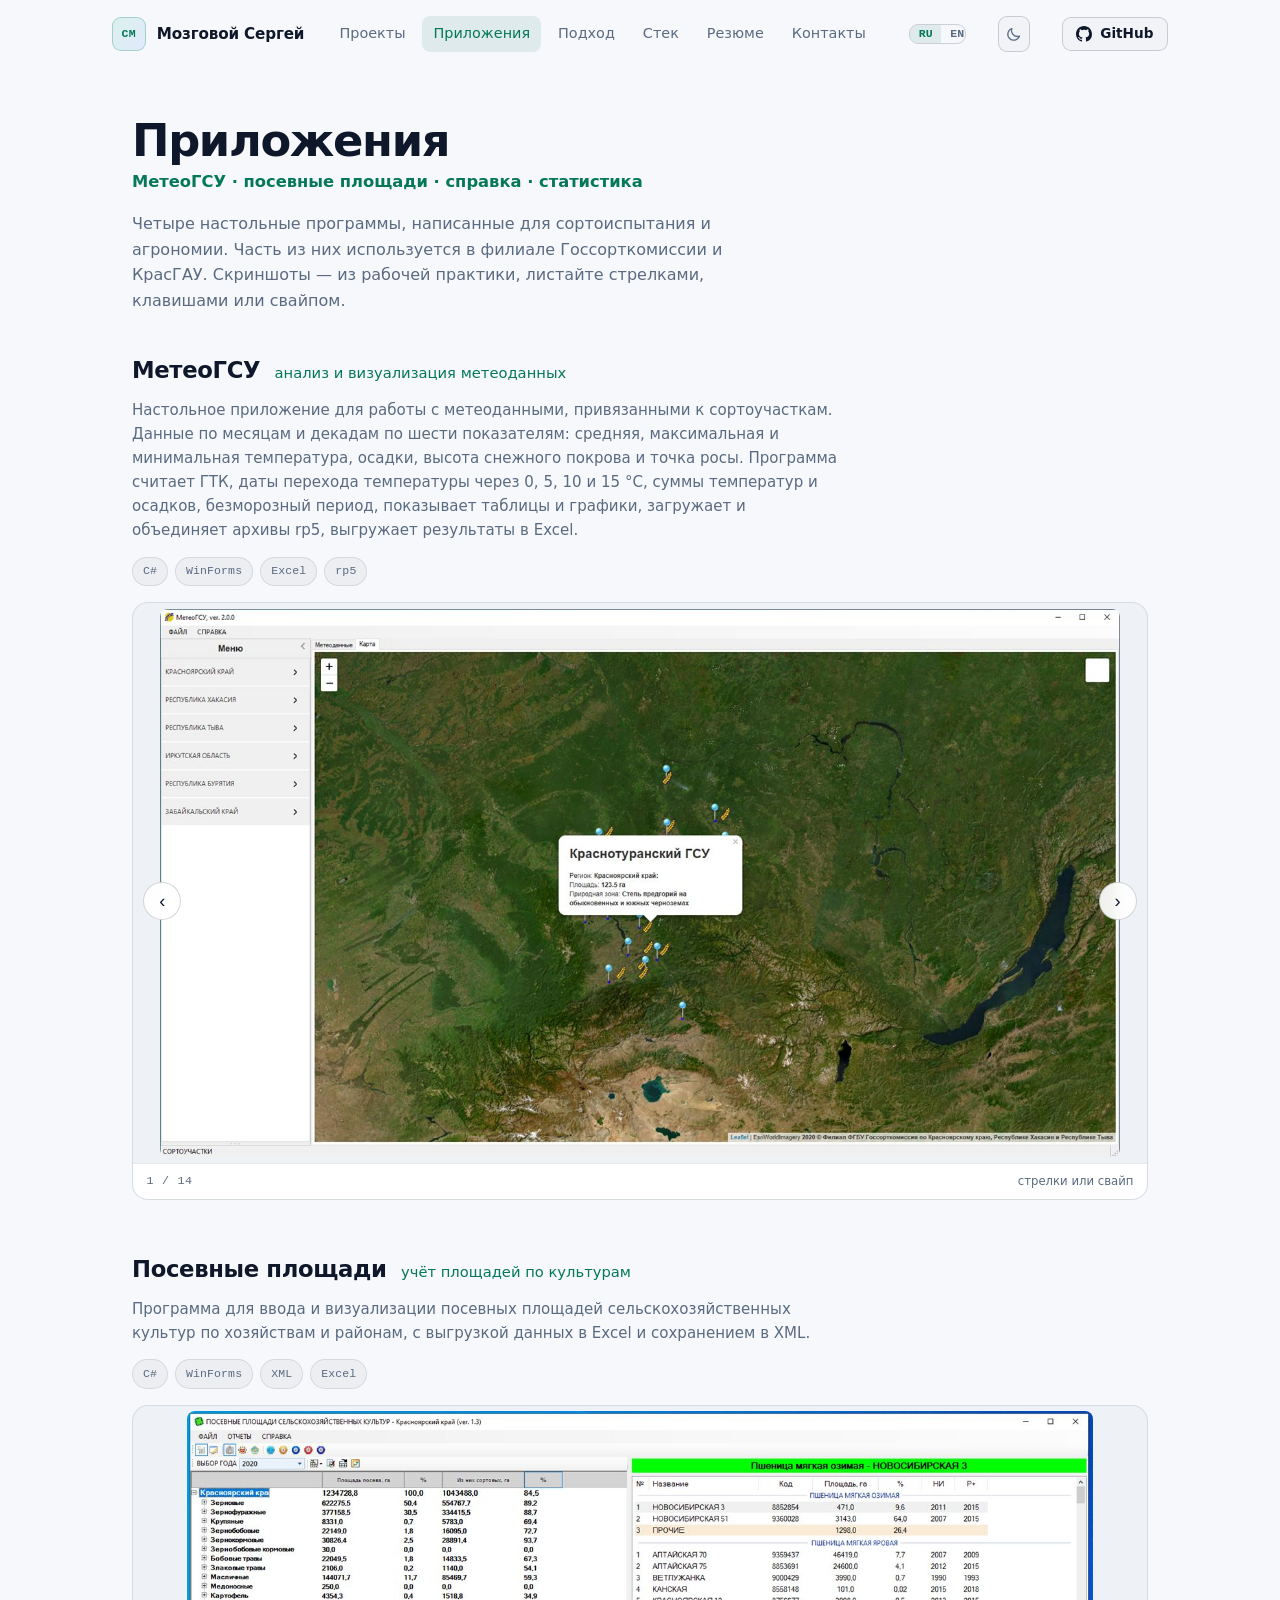
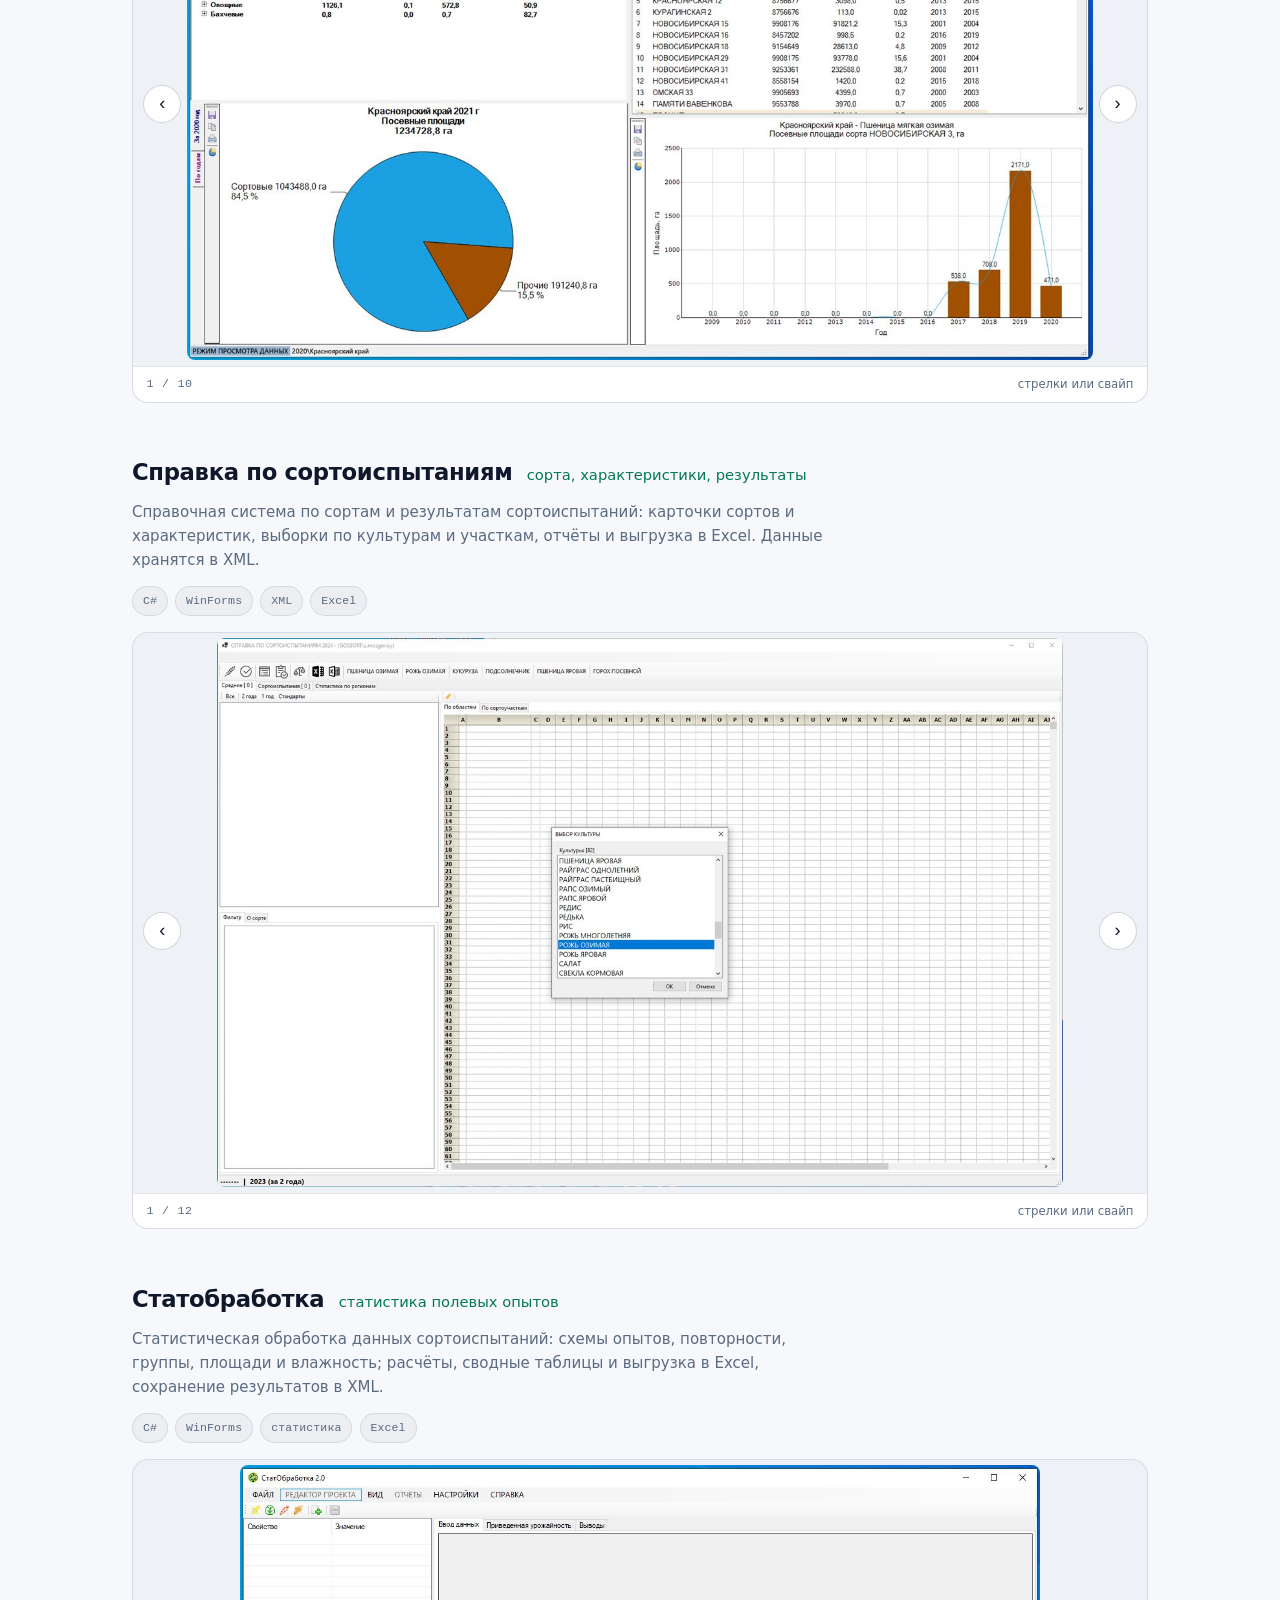
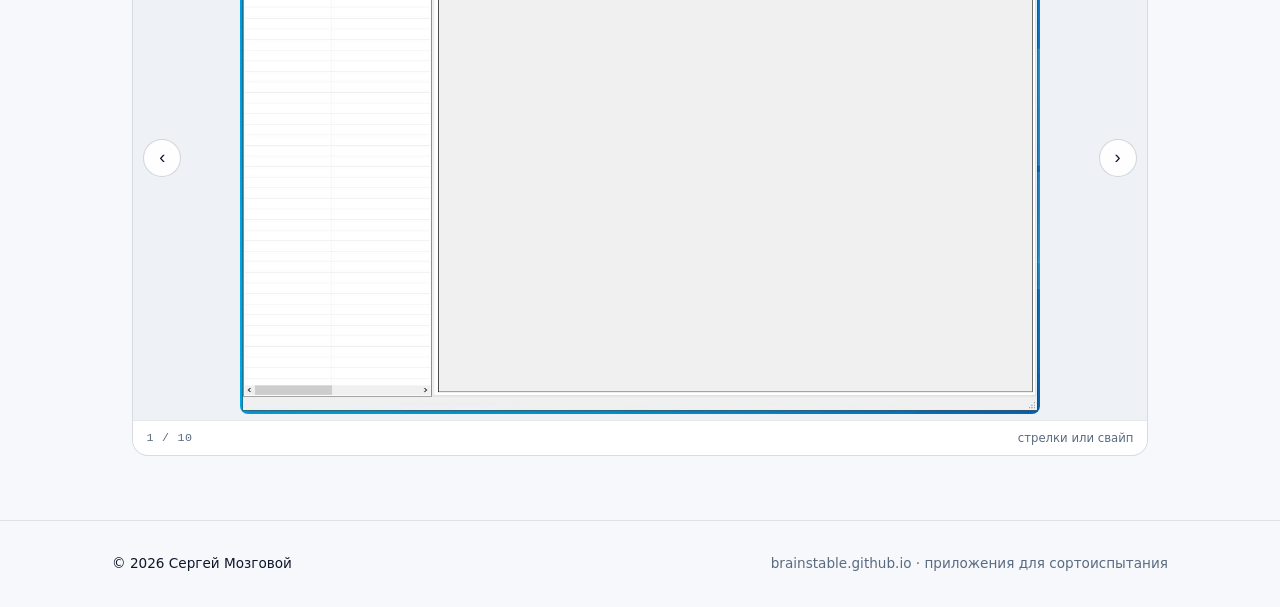
==== apps/index.html @ 5f29f990 "feat: страница приложений с каруселями скриншотов, portfolio убран с сайта" ====
<!doctype html>
<html lang="ru">
<head>
<meta charset="utf-8">
<meta name="viewport" content="width=device-width, initial-scale=1">
<title>Приложения — МетеоГСУ, посевные площади, справка, статистика · Сергей Мозговой</title>
<meta name="description" content="Четыре внутренние программы для сортоиспытания: анализ метеоданных, посевные площади, справка по сортоиспытаниям и статистическая обработка. Скриншоты и описание.">
<meta name="author" content="Сергей Мозговой">
<meta name="theme-color" content="#f6f8fb">
<script>
  (function () {
    document.documentElement.classList.add('js');
    try {
      var param = null;
      try {
        param = new URLSearchParams(window.location.search).get('theme');
      } catch (e) { /* старые браузеры */ }

      var saved = localStorage.getItem('theme');
      var theme = (param === 'light' || param === 'dark') ? param
        : (saved === 'light' || saved === 'dark') ? saved
        : 'light';

      document.documentElement.dataset.theme = theme;
    } catch (e) {
      document.documentElement.dataset.theme = 'light';
    }
  })();
</script>
<link rel="canonical" href="https://brainstable.github.io/apps/">
<link rel="alternate" hreflang="ru" href="https://brainstable.github.io/apps/">
<link rel="alternate" hreflang="en" href="https://brainstable.github.io/en/apps/">
<link rel="alternate" hreflang="x-default" href="https://brainstable.github.io/apps/">
<meta property="og:type" content="website">
<meta property="og:locale" content="ru_RU">
<meta property="og:title" content="Приложения — МетеоГСУ и другие программы">
<meta property="og:description" content="Четыре внутренние программы для сортоиспытания: метеоданные, площади, справка, статистика.">
<meta property="og:url" content="https://brainstable.github.io/apps/">
<meta property="og:image" content="https://brainstable.github.io/assets/og.png">
<meta name="twitter:card" content="summary_large_image">
<link rel="icon" href="../assets/favicon.svg" type="image/svg+xml">
<link rel="stylesheet" href="../assets/css/style.css">
<script src="../assets/js/main.js" defer></script>
</head>
<body>
<a class="skip-link" href="#main">Перейти к содержанию</a>

<header class="header" id="header">
  <div class="wrap header__inner">
    <a class="brand" href="../" aria-label="На главную">
      <span class="brand__mark" aria-hidden="true">СМ</span>
      <span class="brand__name">Мозговой Сергей</span>
    </a>

    <nav class="nav" aria-label="Разделы">
      <a class="nav__link" href="../#projects">Проекты</a>
      <a class="nav__link is-active" href="./" aria-current="page">Приложения</a>
      <a class="nav__link" href="../#approach">Подход</a>
      <a class="nav__link" href="../#stack">Стек</a>
      <a class="nav__link" href="../resume/">Резюме</a>
      <a class="nav__link" href="../#contacts">Контакты</a>
    </nav>

    <div class="lang" aria-label="Язык">
      <span class="lang__link is-active" aria-current="true">RU</span>
      <a class="lang__link" href="../en/apps/" hreflang="en" lang="en">EN</a>
    </div>

    <button class="theme-toggle" id="themeToggle" type="button" aria-label="Включить светлую тему" aria-pressed="false" title="Светлая тема">
      <svg class="icon icon--sun" viewBox="0 0 24 24" fill="none" stroke="currentColor" stroke-width="1.8" stroke-linecap="round" aria-hidden="true"><circle cx="12" cy="12" r="4.2"/><path d="M12 2.4v2.2M12 19.4v2.2M21.6 12h-2.2M4.6 12H2.4M18.8 5.2l-1.6 1.6M6.8 17.2l-1.6 1.6M18.8 18.8l-1.6-1.6M6.8 6.8L5.2 5.2"/></svg>
      <svg class="icon icon--moon" viewBox="0 0 24 24" fill="none" stroke="currentColor" stroke-width="1.8" stroke-linecap="round" stroke-linejoin="round" aria-hidden="true"><path d="M20.5 14.3A8.5 8.5 0 0 1 9.7 3.5a8.5 8.5 0 1 0 10.8 10.8Z"/></svg>
    </button>

    <a class="btn btn--ghost btn--sm header__gh" href="https://github.com/brainstable" target="_blank" rel="noopener">
      <svg width="16" height="16" viewBox="0 0 16 16" aria-hidden="true" fill="currentColor"><path d="M8 0C3.58 0 0 3.58 0 8c0 3.54 2.29 6.53 5.47 7.59.4.07.55-.17.55-.38 0-.19-.01-.82-.01-1.49-2.01.37-2.53-.49-2.69-.94-.09-.23-.48-.94-.82-1.13-.28-.15-.68-.52-.01-.53.63-.01 1.08.58 1.23.82.72 1.21 1.87.87 2.33.66.07-.52.28-.87.51-1.07-1.78-.2-3.64-.89-3.64-3.95 0-.87.31-1.59.82-2.15-.08-.2-.36-1.02.08-2.12 0 0 .67-.21 2.2.82a7.4 7.4 0 0 1 2-.27c.68 0 1.36.09 2 .27 1.53-1.04 2.2-.82 2.2-.82.44 1.1.16 1.92.08 2.12.51.56.82 1.27.82 2.15 0 3.07-1.87 3.75-3.65 3.95.29.25.54.73.54 1.48 0 1.07-.01 1.93-.01 2.2 0 .21.15.46.55.38A8.01 8.01 0 0 0 16 8c0-4.42-3.58-8-8-8Z"/></svg>
      GitHub
    </a>
  </div>
</header>

<main id="main">
  <div class="apps">
    <h1 class="cv__name">Приложения</h1>
    <p class="cv__role">МетеоГСУ · посевные площади · справка · статистика</p>
    <p class="apps__lead">
      Четыре настольные программы, написанные для сортоиспытания и агрономии. Часть из них
      используется в филиале Госсорткомиссии и КрасГАУ. Скриншоты — из рабочей практики,
      листайте стрелками, клавишами или свайпом.
    </p>

    <section class="app">
      <div class="app__head">
        <h2 class="app__title">МетеоГСУ</h2>
        <span class="app__sub">анализ и визуализация метеоданных</span>
      </div>
      <p class="app__text">
        Настольное приложение для работы с метеоданными, привязанными к сортоучасткам.
        Данные по месяцам и декадам по шести показателям: средняя, максимальная и минимальная
        температура, осадки, высота снежного покрова и точка росы. Программа считает ГТК,
        даты перехода температуры через 0, 5, 10 и 15 °C, суммы температур и осадков,
        безморозный период, показывает таблицы и графики, загружает и объединяет архивы rp5,
        выгружает результаты в Excel.
      </p>
      <ul class="chips">
        <li class="chip">C#</li><li class="chip">WinForms</li><li class="chip">Excel</li><li class="chip">rp5</li>
      </ul>
      <div class="carousel" data-carousel aria-roledescription="карусель" aria-label="Скриншоты МетеоГСУ">
        <div class="carousel__viewport" tabindex="0" aria-live="polite">
                      <div class="carousel__item"><img src="img/meteo/01.jpg" alt="МетеоГСУ — экран 1" loading="eager" decoding="async"></div>
            <div class="carousel__item"><img src="img/meteo/02.jpg" alt="МетеоГСУ — экран 2" loading="lazy" decoding="async"></div>
            <div class="carousel__item"><img src="img/meteo/03.jpg" alt="МетеоГСУ — экран 3" loading="lazy" decoding="async"></div>
            <div class="carousel__item"><img src="img/meteo/04.jpg" alt="МетеоГСУ — экран 4" loading="lazy" decoding="async"></div>
            <div class="carousel__item"><img src="img/meteo/05.jpg" alt="МетеоГСУ — экран 5" loading="lazy" decoding="async"></div>
            <div class="carousel__item"><img src="img/meteo/06.jpg" alt="МетеоГСУ — экран 6" loading="lazy" decoding="async"></div>
            <div class="carousel__item"><img src="img/meteo/07.jpg" alt="МетеоГСУ — экран 7" loading="lazy" decoding="async"></div>
            <div class="carousel__item"><img src="img/meteo/08.jpg" alt="МетеоГСУ — экран 8" loading="lazy" decoding="async"></div>
            <div class="carousel__item"><img src="img/meteo/09.jpg" alt="МетеоГСУ — экран 9" loading="lazy" decoding="async"></div>
            <div class="carousel__item"><img src="img/meteo/10.jpg" alt="МетеоГСУ — экран 10" loading="lazy" decoding="async"></div>
            <div class="carousel__item"><img src="img/meteo/11.jpg" alt="МетеоГСУ — экран 11" loading="lazy" decoding="async"></div>
            <div class="carousel__item"><img src="img/meteo/12.jpg" alt="МетеоГСУ — экран 12" loading="lazy" decoding="async"></div>
            <div class="carousel__item"><img src="img/meteo/13.jpg" alt="МетеоГСУ — экран 13" loading="lazy" decoding="async"></div>
            <div class="carousel__item"><img src="img/meteo/14.jpg" alt="МетеоГСУ — экран 14" loading="lazy" decoding="async"></div>
        </div>
        <button class="carousel__btn carousel__btn--prev" type="button" aria-label="Предыдущий скриншот">‹</button>
        <button class="carousel__btn carousel__btn--next" type="button" aria-label="Следующий скриншот">›</button>
        <div class="carousel__bar">
          <span class="carousel__count">1 / 14</span>
          <span class="carousel__hint">стрелки или свайп</span>
        </div>
      </div>
    </section>

    <section class="app">
      <div class="app__head">
        <h2 class="app__title">Посевные площади</h2>
        <span class="app__sub">учёт площадей по культурам</span>
      </div>
      <p class="app__text">
        Программа для ввода и визуализации посевных площадей сельскохозяйственных культур
        по хозяйствам и районам, с выгрузкой данных в Excel и сохранением в XML.
      </p>
      <ul class="chips">
        <li class="chip">C#</li><li class="chip">WinForms</li><li class="chip">XML</li><li class="chip">Excel</li>
      </ul>
      <div class="carousel" data-carousel aria-roledescription="карусель" aria-label="Скриншоты программы «Посевные площади»">
        <div class="carousel__viewport" tabindex="0" aria-live="polite">
                      <div class="carousel__item"><img src="img/plots/01.jpg" alt="Посевные площади — экран 1" loading="eager" decoding="async"></div>
            <div class="carousel__item"><img src="img/plots/02.jpg" alt="Посевные площади — экран 2" loading="lazy" decoding="async"></div>
            <div class="carousel__item"><img src="img/plots/03.jpg" alt="Посевные площади — экран 3" loading="lazy" decoding="async"></div>
            <div class="carousel__item"><img src="img/plots/04.jpg" alt="Посевные площади — экран 4" loading="lazy" decoding="async"></div>
            <div class="carousel__item"><img src="img/plots/05.jpg" alt="Посевные площади — экран 5" loading="lazy" decoding="async"></div>
            <div class="carousel__item"><img src="img/plots/06.jpg" alt="Посевные площади — экран 6" loading="lazy" decoding="async"></div>
            <div class="carousel__item"><img src="img/plots/07.jpg" alt="Посевные площади — экран 7" loading="lazy" decoding="async"></div>
            <div class="carousel__item"><img src="img/plots/08.jpg" alt="Посевные площади — экран 8" loading="lazy" decoding="async"></div>
            <div class="carousel__item"><img src="img/plots/09.jpg" alt="Посевные площади — экран 9" loading="lazy" decoding="async"></div>
            <div class="carousel__item"><img src="img/plots/10.jpg" alt="Посевные площади — экран 10" loading="lazy" decoding="async"></div>
        </div>
        <button class="carousel__btn carousel__btn--prev" type="button" aria-label="Предыдущий скриншот">‹</button>
        <button class="carousel__btn carousel__btn--next" type="button" aria-label="Следующий скриншот">›</button>
        <div class="carousel__bar">
          <span class="carousel__count">1 / 10</span>
          <span class="carousel__hint">стрелки или свайп</span>
        </div>
      </div>
    </section>

    <section class="app">
      <div class="app__head">
        <h2 class="app__title">Справка по сортоиспытаниям</h2>
        <span class="app__sub">сорта, характеристики, результаты</span>
      </div>
      <p class="app__text">
        Справочная система по сортам и результатам сортоиспытаний: карточки сортов
        и характеристик, выборки по культурам и участкам, отчёты и выгрузка в Excel.
        Данные хранятся в XML.
      </p>
      <ul class="chips">
        <li class="chip">C#</li><li class="chip">WinForms</li><li class="chip">XML</li><li class="chip">Excel</li>
      </ul>
      <div class="carousel" data-carousel aria-roledescription="карусель" aria-label="Скриншоты «Справки по сортоиспытаниям»">
        <div class="carousel__viewport" tabindex="0" aria-live="polite">
                      <div class="carousel__item"><img src="img/reference/01.jpg" alt="Справка по сортоиспытаниям — экран 1" loading="eager" decoding="async"></div>
            <div class="carousel__item"><img src="img/reference/02.jpg" alt="Справка по сортоиспытаниям — экран 2" loading="lazy" decoding="async"></div>
            <div class="carousel__item"><img src="img/reference/03.jpg" alt="Справка по сортоиспытаниям — экран 3" loading="lazy" decoding="async"></div>
            <div class="carousel__item"><img src="img/reference/04.jpg" alt="Справка по сортоиспытаниям — экран 4" loading="lazy" decoding="async"></div>
            <div class="carousel__item"><img src="img/reference/05.jpg" alt="Справка по сортоиспытаниям — экран 5" loading="lazy" decoding="async"></div>
            <div class="carousel__item"><img src="img/reference/06.jpg" alt="Справка по сортоиспытаниям — экран 6" loading="lazy" decoding="async"></div>
            <div class="carousel__item"><img src="img/reference/07.jpg" alt="Справка по сортоиспытаниям — экран 7" loading="lazy" decoding="async"></div>
            <div class="carousel__item"><img src="img/reference/08.jpg" alt="Справка по сортоиспытаниям — экран 8" loading="lazy" decoding="async"></div>
            <div class="carousel__item"><img src="img/reference/09.jpg" alt="Справка по сортоиспытаниям — экран 9" loading="lazy" decoding="async"></div>
            <div class="carousel__item"><img src="img/reference/10.jpg" alt="Справка по сортоиспытаниям — экран 10" loading="lazy" decoding="async"></div>
            <div class="carousel__item"><img src="img/reference/11.jpg" alt="Справка по сортоиспытаниям — экран 11" loading="lazy" decoding="async"></div>
            <div class="carousel__item"><img src="img/reference/12.jpg" alt="Справка по сортоиспытаниям — экран 12" loading="lazy" decoding="async"></div>
        </div>
        <button class="carousel__btn carousel__btn--prev" type="button" aria-label="Предыдущий скриншот">‹</button>
        <button class="carousel__btn carousel__btn--next" type="button" aria-label="Следующий скриншот">›</button>
        <div class="carousel__bar">
          <span class="carousel__count">1 / 12</span>
          <span class="carousel__hint">стрелки или свайп</span>
        </div>
      </div>
    </section>

    <section class="app">
      <div class="app__head">
        <h2 class="app__title">Статобработка</h2>
        <span class="app__sub">статистика полевых опытов</span>
      </div>
      <p class="app__text">
        Статистическая обработка данных сортоиспытаний: схемы опытов, повторности, группы,
        площади и влажность; расчёты, сводные таблицы и выгрузка в Excel, сохранение
        результатов в XML.
      </p>
      <ul class="chips">
        <li class="chip">C#</li><li class="chip">WinForms</li><li class="chip">статистика</li><li class="chip">Excel</li>
      </ul>
      <div class="carousel" data-carousel aria-roledescription="карусель" aria-label="Скриншоты «Статобработки»">
        <div class="carousel__viewport" tabindex="0" aria-live="polite">
                      <div class="carousel__item"><img src="img/stats/01.jpg" alt="Статобработка — экран 1" loading="eager" decoding="async"></div>
            <div class="carousel__item"><img src="img/stats/02.jpg" alt="Статобработка — экран 2" loading="lazy" decoding="async"></div>
            <div class="carousel__item"><img src="img/stats/03.jpg" alt="Статобработка — экран 3" loading="lazy" decoding="async"></div>
            <div class="carousel__item"><img src="img/stats/04.jpg" alt="Статобработка — экран 4" loading="lazy" decoding="async"></div>
            <div class="carousel__item"><img src="img/stats/05.jpg" alt="Статобработка — экран 5" loading="lazy" decoding="async"></div>
            <div class="carousel__item"><img src="img/stats/06.jpg" alt="Статобработка — экран 6" loading="lazy" decoding="async"></div>
            <div class="carousel__item"><img src="img/stats/07.jpg" alt="Статобработка — экран 7" loading="lazy" decoding="async"></div>
            <div class="carousel__item"><img src="img/stats/08.jpg" alt="Статобработка — экран 8" loading="lazy" decoding="async"></div>
            <div class="carousel__item"><img src="img/stats/09.jpg" alt="Статобработка — экран 9" loading="lazy" decoding="async"></div>
            <div class="carousel__item"><img src="img/stats/10.jpg" alt="Статобработка — экран 10" loading="lazy" decoding="async"></div>
        </div>
        <button class="carousel__btn carousel__btn--prev" type="button" aria-label="Предыдущий скриншот">‹</button>
        <button class="carousel__btn carousel__btn--next" type="button" aria-label="Следующий скриншот">›</button>
        <div class="carousel__bar">
          <span class="carousel__count">1 / 10</span>
          <span class="carousel__hint">стрелки или свайп</span>
        </div>
      </div>
    </section>
  </div>
</main>

<footer class="footer">
  <div class="wrap footer__inner">
    <p class="footer__text">© <span class="js-year">2026</span> Сергей Мозговой</p>
    <p class="footer__text footer__muted"><a href="../">brainstable.github.io</a> · приложения для сортоиспытания</p>
  </div>
</footer>
</body>
</html>
---- assets/css/style.css ----
/* ==========================================================================
   brainstable.github.io — тёмная и светлая темы, без зависимостей
   ========================================================================== */

:root {
  color-scheme: dark;

  --bg: #0a0e13;
  --bg-alt: #0c1219;
  --card: #0f151d;
  --card-hi: #121a24;
  --card-2: var(--card-2);
  --line: rgba(255, 255, 255, 0.08);
  --line-hi: var(--line-hi);
  --text: #e7edf5;
  --muted: #94a3b6;

  /* акценты: текст, границы, подложки */
  --accent: #6ee7b7;
  --accent-2: #60a5fa;
  --accent-soft: var(--glow-1);
  --accent-border: rgba(110, 231, 183, 0.32);
  --accent-ink: var(--accent-ink);
  --accent-ink-2: var(--accent-ink-2);

  /* градиенты */
  --grad-a: #6ee7b7;
  --grad-b: #60a5fa;
  --rule: #7dd3fc;
  --btn-a: #6ee7b7;
  --btn-b: #60a5fa;
  --btn-fg: var(--btn-fg);

  /* поверхности и свечения */
  --chip-bg: var(--chip-bg);
  --surface-1: var(--surface-1);
  --surface-2: var(--surface-2);
  --inset-hi: var(--inset-hi);
  --float-bg: rgba(10, 16, 22, 0.86);
  --header-bg: var(--header-bg);
  --header-bg-solid: var(--header-bg-solid);
  --hero-frame-bg: var(--hero-frame-bg);
  --glow-1: var(--glow-1);
  --glow-2: var(--glow-2);

  /* тени и мелочи */
  --shadow-hero: var(--shadow-hero);
  --shadow-strong: var(--shadow-strong);
  --shadow-float: var(--shadow-float);
  --selection: var(--selection);
  --selection-fg: #ffffff;
  --scrollbar: var(--scrollbar);

  --radius: 18px;
  --radius-sm: 10px;
  --wrap: 1120px;
  --ease: cubic-bezier(0.2, 0.7, 0.2, 1);
  --font: ui-sans-serif, system-ui, -apple-system, "Segoe UI", Roboto, "Helvetica Neue", Arial, sans-serif;
  --mono: ui-monospace, SFMono-Regular, "JetBrains Mono", "Cascadia Mono", Consolas, monospace;
}

[data-theme="light"] {
  color-scheme: light;

  --bg: #f6f8fb;
  --bg-alt: #eaeff6;
  --card: #ffffff;
  --card-hi: #ffffff;
  --card-2: #eef2f7;
  --line: rgba(15, 23, 42, 0.10);
  --line-hi: rgba(15, 23, 42, 0.18);
  --text: #0f172a;
  --muted: #5a6a80;

  --accent: #047857;
  --accent-2: #1d4ed8;
  --accent-soft: rgba(4, 120, 87, 0.10);
  --accent-border: rgba(4, 120, 87, 0.26);
  --accent-ink: #065f46;
  --accent-ink-2: #1e40af;

  --grad-a: #059669;
  --grad-b: #2563eb;
  --rule: #0ea5e9;
  --btn-a: #10b981;
  --btn-b: #3b82f6;
  --btn-fg: #ffffff;

  --chip-bg: rgba(15, 23, 42, 0.04);
  --surface-1: rgba(15, 23, 42, 0.02);
  --surface-2: rgba(15, 23, 42, 0.05);
  --inset-hi: rgba(255, 255, 255, 0.75);
  --float-bg: rgba(255, 255, 255, 0.92);
  --header-bg: rgba(246, 248, 251, 0.78);
  --header-bg-solid: rgba(246, 248, 251, 0.95);
  --hero-frame-bg: linear-gradient(160deg, #ffffff, #e8eef6);
  --glow-1: rgba(16, 185, 129, 0.12);
  --glow-2: rgba(59, 130, 246, 0.12);

  --shadow-hero: 0 24px 60px rgba(15, 23, 42, 0.16);
  --shadow-strong: 0 18px 40px rgba(15, 23, 42, 0.12);
  --shadow-float: 0 8px 20px rgba(15, 23, 42, 0.12);
  --selection: rgba(5, 150, 105, 0.18);
  --selection-fg: #052e23;
  --scrollbar: #c3ccd9;
}

*,
*::before,
*::after { box-sizing: border-box; }

html {
  scroll-behavior: smooth;
  scroll-padding-top: 6rem;
  -webkit-text-size-adjust: 100%;
  background: var(--bg);
}

body {
  margin: 0;
  background: var(--bg);
  color: var(--text);
  font-family: var(--font);
  font-size: 16px;
  line-height: 1.6;
  -webkit-font-smoothing: antialiased;
  overflow-x: hidden;
  transition: background-color 0.25s var(--ease), color 0.25s var(--ease);
}

::selection { background: var(--selection); color: var(--selection-fg); }

img { max-width: 100%; height: auto; display: block; }

a { color: inherit; text-decoration: none; }

:focus-visible {
  outline: 2px solid var(--accent);
  outline-offset: 3px;
  border-radius: 4px;
}

code {
  font-family: var(--mono);
  font-size: 0.86em;
  color: var(--accent);
  background: var(--accent-soft);
  padding: 0.1em 0.35em;
  border-radius: 5px;
}

.wrap {
  width: 100%;
  max-width: var(--wrap);
  margin-inline: auto;
  padding-inline: clamp(1.15rem, 4vw, 2rem);
}

.skip-link {
  position: absolute;
  left: 1rem;
  top: -100px;
  z-index: 100;
  padding: 0.6rem 1rem;
  background: var(--accent);
  color: var(--btn-fg);
  border-radius: 8px;
  font-weight: 600;
  transition: top 0.2s var(--ease);
}
.skip-link:focus { top: 1rem; }

/* ---------------------------------------------------------------- Header */

.header {
  position: sticky;
  top: 0;
  z-index: 50;
  background: var(--header-bg);
  backdrop-filter: blur(14px);
  -webkit-backdrop-filter: blur(14px);
  border-bottom: 1px solid transparent;
  transition: border-color 0.25s var(--ease), background 0.25s var(--ease);
}
.header.is-scrolled {
  border-bottom-color: var(--line);
  background: var(--header-bg-solid);
}

.header__inner {
  display: flex;
  align-items: center;
  gap: 1.5rem;
  min-height: 4.25rem;
}

.brand {
  display: inline-flex;
  align-items: center;
  gap: 0.7rem;
  font-weight: 600;
  letter-spacing: -0.01em;
}

.brand__mark {
  display: grid;
  place-items: center;
  width: 2.1rem;
  height: 2.1rem;
  border-radius: 9px;
  background: linear-gradient(135deg, var(--glow-1), var(--glow-2));
  border: 1px solid var(--accent-border);
  color: var(--accent);
  font-family: var(--mono);
  font-size: 0.72rem;
  letter-spacing: 0.04em;
}

.brand__name { font-size: 0.95rem; white-space: nowrap; }

.nav {
  display: flex;
  gap: 0.35rem;
  margin-left: auto;
}

.nav__link {
  padding: 0.4rem 0.7rem;
  border-radius: 8px;
  font-size: 0.9rem;
  color: var(--muted);
  transition: color 0.2s var(--ease), background 0.2s var(--ease);
}
.nav__link:hover { color: var(--text); background: var(--surface-2); }
.nav__link.is-active { color: var(--accent); background: var(--accent-soft); }

.header__gh { margin-left: 0.5rem; }

/* Переключатель темы */
.theme-toggle {
  display: grid;
  place-items: center;
  width: 2.25rem;
  height: 2.25rem;
  margin-left: 0.5rem;
  padding: 0;
  border: 1px solid var(--line-hi);
  border-radius: 9px;
  background: var(--surface-1);
  color: var(--muted);
  cursor: pointer;
  transition: color 0.2s var(--ease), border-color 0.2s var(--ease), background 0.2s var(--ease);
}
.theme-toggle:hover {
  color: var(--accent);
  border-color: var(--accent-border);
  background: var(--accent-soft);
}
.theme-toggle .icon { width: 17px; height: 17px; }
[data-theme="dark"] .icon--moon { display: none; }
[data-theme="light"] .icon--sun { display: none; }

/* Переключатель языка */
.lang {
  display: inline-flex;
  align-items: stretch;
  margin-left: 0.5rem;
  border: 1px solid var(--line-hi);
  border-radius: 9px;
  overflow: hidden;
  font-family: var(--mono);
  font-size: 0.72rem;
  font-weight: 600;
}
.lang__link {
  display: inline-flex;
  align-items: center;
  padding: 0 0.55rem;
  color: var(--muted);
  transition: color 0.2s var(--ease), background 0.2s var(--ease);
}
a.lang__link:hover { color: var(--accent); background: var(--accent-soft); }
.lang__link.is-active { color: var(--accent); background: var(--accent-soft); }

/* Иллюстрации под тему */
.theme-img--light { display: none; }
[data-theme="light"] .theme-img--light { display: block; }
[data-theme="light"] .theme-img--dark { display: none; }

/* --------------------------------------------------------------- Buttons */

.btn {
  display: inline-flex;
  align-items: center;
  justify-content: center;
  gap: 0.5rem;
  padding: 0.72rem 1.25rem;
  border-radius: 11px;
  border: 1px solid transparent;
  font-weight: 600;
  font-size: 0.95rem;
  line-height: 1;
  cursor: pointer;
  transition: transform 0.2s var(--ease), box-shadow 0.2s var(--ease),
    background 0.2s var(--ease), border-color 0.2s var(--ease), color 0.2s var(--ease);
}
.btn:hover { transform: translateY(-1px); }
.btn:active { transform: translateY(0); }

.btn--primary {
  background: linear-gradient(135deg, var(--btn-a), var(--btn-b));
  color: var(--btn-fg);
  box-shadow: 0 8px 30px var(--glow-2);
}
.btn--primary:hover { box-shadow: 0 12px 34px var(--accent-border); }

.btn--ghost {
  border-color: var(--line-hi);
  color: var(--text);
  background: var(--surface-1);
}
.btn--ghost:hover { border-color: var(--accent-border); color: var(--accent); }

.btn--sm { padding: 0.5rem 0.85rem; font-size: 0.85rem; border-radius: 9px; }

/* ------------------------------------------------------------------ Hero */

.hero {
  position: relative;
  padding-block: clamp(3rem, 7vw, 6rem) clamp(2rem, 4vw, 3rem);
  overflow: hidden;
}

.hero__glow {
  position: absolute;
  inset: -20% -10% auto -10%;
  height: 60rem;
  background:
    radial-gradient(38rem 26rem at 22% 12%, var(--glow-1), transparent 62%),
    radial-gradient(34rem 24rem at 78% 6%, var(--glow-2), transparent 60%);
  pointer-events: none;
}

.hero__inner {
  position: relative;
  display: grid;
  grid-template-columns: 1.05fr 0.95fr;
  align-items: center;
  gap: clamp(2rem, 5vw, 4.5rem);
}

.eyebrow {
  display: inline-flex;
  align-items: center;
  gap: 0.55rem;
  margin: 0 0 1.1rem;
  font-family: var(--mono);
  font-size: 0.73rem;
  letter-spacing: 0.16em;
  text-transform: uppercase;
  color: var(--accent);
}

.dot {
  width: 6px;
  height: 6px;
  border-radius: 50%;
  background: var(--accent);
  box-shadow: 0 0 0 4px var(--glow-1);
}

.hero__title {
  margin: 0 0 1.2rem;
  font-size: clamp(2.7rem, 7.2vw, 4.8rem);
  line-height: 0.96;
  letter-spacing: -0.035em;
  font-weight: 700;
}

.grad {
  background: linear-gradient(100deg, var(--grad-a) 0%, var(--rule) 48%, var(--grad-b) 100%);
  -webkit-background-clip: text;
  background-clip: text;
  color: transparent;
}

.hero__lead {
  max-width: 33rem;
  margin: 0 0 1.8rem;
  font-size: clamp(1rem, 1.5vw, 1.1rem);
  color: var(--muted);
}

.hero__actions {
  display: flex;
  flex-wrap: wrap;
  gap: 0.75rem;
  margin-bottom: 1.9rem;
}

.chips {
  display: flex;
  flex-wrap: wrap;
  gap: 0.45rem;
  margin: 0;
  padding: 0;
  list-style: none;
}

.chip {
  padding: 0.28rem 0.62rem;
  border: 1px solid var(--line);
  border-radius: 999px;
  background: var(--chip-bg);
  color: var(--muted);
  font-family: var(--mono);
  font-size: 0.72rem;
  letter-spacing: 0.01em;
  white-space: nowrap;
}

.chips--hero .chip {
  border-color: var(--accent-border);
  color: var(--accent-ink);
  background: var(--accent-soft);
}

.hero__art { position: relative; }

.hero__frame {
  position: relative;
  border: 1px solid var(--line-hi);
  border-radius: 22px;
  overflow: hidden;
  background: var(--hero-frame-bg);
  box-shadow:
    var(--shadow-hero),
    inset 0 1px 0 var(--inset-hi);
  transform: perspective(1200px) rotateY(-6deg) rotateX(2deg);
  transition: transform 0.6s var(--ease);
}
.hero__frame:hover { transform: perspective(1200px) rotateY(-2deg) rotateX(1deg); }

.hero__frame img { width: 100%; aspect-ratio: 9 / 7; object-fit: cover; }

.float {
  position: absolute;
  padding: 0.35rem 0.65rem;
  border-radius: 8px;
  border: 1px solid var(--accent-border);
  background: var(--float-bg);
  color: var(--accent-ink);
  font-family: var(--mono);
  font-size: 0.72rem;
  backdrop-filter: blur(6px);
  box-shadow: var(--shadow-float);
  animation: float 7s ease-in-out infinite;
}
.float { z-index: 2; }
.float--1 { top: 11%; left: -1.1rem; }
.float--2 { bottom: 24%; right: -1.1rem; animation-delay: -2.4s; }
.float--3 { bottom: 7%; left: 8%; animation-delay: -4.2s; color: var(--accent-ink-2); border-color: var(--accent-border); }

@keyframes float {
  0%, 100% { transform: translateY(0); }
  50% { transform: translateY(-8px); }
}

/* --------------------------------------------------------------- Metrics */

.metrics {
  display: grid;
  grid-template-columns: repeat(4, 1fr);
  gap: 1rem;
  margin: 0;
  padding: clamp(1.6rem, 3vw, 2.2rem) 0 0;
  border-top: 1px solid var(--line);
}

.metric { display: flex; flex-direction: column-reverse; gap: 0.15rem; }

.metric dd {
  margin: 0;
  font-size: clamp(1.6rem, 3vw, 2.1rem);
  font-weight: 700;
  letter-spacing: -0.03em;
  line-height: 1;
  background: linear-gradient(120deg, var(--grad-a), var(--grad-b));
  -webkit-background-clip: text;
  background-clip: text;
  color: transparent;
}

.metric dt {
  font-size: 0.78rem;
  color: var(--muted);
  letter-spacing: 0.01em;
}

/* -------------------------------------------------------------- Sections */

.section { padding-block: clamp(3rem, 6vw, 5rem); }

.section--alt {
  background: var(--bg-alt);
  border-block: 1px solid var(--line);
}

.section--divided { border-top: 1px solid var(--line); }

.section__head { max-width: 46rem; margin-bottom: clamp(2rem, 4vw, 3rem); }

.section__title {
  margin: 0 0 0.7rem;
  font-size: clamp(1.8rem, 3.6vw, 2.6rem);
  line-height: 1.1;
  letter-spacing: -0.025em;
}

.section__lead { margin: 0; color: var(--muted); }
.section__lead a { color: var(--accent); text-decoration: underline; text-underline-offset: 3px; }

/* --------------------------------------------------------------- Projects */

.projects {
  display: grid;
  grid-template-columns: repeat(auto-fit, minmax(min(100%, 420px), 1fr));
  gap: clamp(1rem, 2vw, 1.5rem);
}

.card {
  display: flex;
  flex-direction: column;
  background: linear-gradient(180deg, var(--card-hi), var(--card));
  border: 1px solid var(--line);
  border-radius: var(--radius);
  overflow: hidden;
  transition: transform 0.3s var(--ease), border-color 0.3s var(--ease), box-shadow 0.3s var(--ease);
}

.card:hover {
  transform: translateY(-4px);
  border-color: var(--accent-border);
  box-shadow: var(--shadow-strong);
}

/* Карточки без превью: закрытые проекты */

.projects--closed {
  grid-template-columns: repeat(auto-fit, minmax(min(100%, 320px), 1fr));
}

.card--closed {
  background:
    radial-gradient(22rem 12rem at 0% 0%, var(--glow-2), transparent 60%),
    linear-gradient(180deg, var(--card-hi), var(--card));
}

.card--closed .card__body { padding: 1.5rem 1.4rem; }

.card--closed .chips { margin-top: auto; margin-bottom: 0; }

.card__preview {
  position: relative;
  display: block;
  aspect-ratio: 8 / 5;
  border-bottom: 1px solid var(--line);
  overflow: hidden;
  background:
    radial-gradient(18rem 10rem at 25% 20%, var(--glow-1), transparent 65%),
    radial-gradient(16rem 10rem at 80% 75%, var(--glow-2), transparent 65%),
    var(--card-2);
}
.card__preview img {
  width: 100%;
  height: 100%;
  object-fit: cover;
  transition: transform 0.6s var(--ease);
}
.card:hover .card__preview img { transform: scale(1.03); }

/* Скриншот приложения: картинка лежит фоном, поэтому при недоступности
   внешнего URL остаётся градиент, а не «битая» иконка. */
.card__preview--shot {
  background-image:
    url("../img/preview-meteogsu.jpg"),
    radial-gradient(20rem 12rem at 30% 20%, var(--glow-1), transparent 60%),
    radial-gradient(18rem 12rem at 75% 70%, var(--glow-2), transparent 60%);
  background-size: cover, cover, cover;
  background-position: center center;
  background-repeat: no-repeat;
  background-color: var(--card-2);
}

.card__shot-tag {
  position: absolute;
  left: 0.75rem;
  bottom: 0.75rem;
  padding: 0.3rem 0.6rem;
  border: 1px solid var(--line-hi);
  border-radius: 8px;
  background: var(--float-bg);
  backdrop-filter: blur(6px);
  -webkit-backdrop-filter: blur(6px);
  font-family: var(--mono);
  font-size: 0.7rem;
  color: var(--text);
}

.card__body { padding: 1.35rem 1.4rem 1.5rem; display: flex; flex-direction: column; flex: 1; }

.card__top { display: flex; align-items: center; gap: 0.6rem; }

.card__title { margin: 0; font-size: 1.12rem; letter-spacing: -0.015em; }

.card__sub {
  margin: 0.15rem 0 0.75rem;
  font-size: 0.82rem;
  color: var(--accent);
  font-family: var(--mono);
}

.card__text { margin: 0 0 1.1rem; font-size: 0.92rem; color: var(--muted); }
.card__text code { font-size: 0.85em; }

.card__body .chips { margin-bottom: 1.2rem; }

.card__link {
  margin-top: auto;
  align-self: flex-start;
  display: inline-flex;
  align-items: center;
  gap: 0.4rem;
  font-size: 0.9rem;
  font-weight: 600;
  color: var(--accent);
}
.card__link span { transition: transform 0.25s var(--ease); }
.card__link:hover span { transform: translateX(4px); }

.card__links {
  margin-top: auto;
  display: flex;
  flex-wrap: wrap;
  align-items: center;
  gap: 0.5rem 1.2rem;
}
.card__links .card__link { margin-top: 0; }
.card__link--muted { color: var(--muted); font-weight: 500; }
.card__link--muted:hover { color: var(--text); }

.card__note {
  margin: 0.55rem 0 0;
  font-size: 0.74rem;
  color: var(--muted);
  opacity: 0.85;
}

.badge {
  padding: 0.16rem 0.5rem;
  border-radius: 999px;
  font-size: 0.68rem;
  font-family: var(--mono);
  letter-spacing: 0.04em;
  text-transform: uppercase;
}
.badge--live { background: var(--accent-soft); color: var(--accent); border: 1px solid var(--accent-border); }

/* ------------------------------------------------------------------ Steps */

.steps {
  display: grid;
  grid-template-columns: repeat(auto-fit, minmax(min(100%, 260px), 1fr));
  gap: clamp(1rem, 2vw, 1.5rem);
}

.step {
  position: relative;
  padding: 1.6rem 1.5rem;
  border: 1px solid var(--line);
  border-radius: var(--radius);
  background: linear-gradient(180deg, var(--surface-1), transparent);
  overflow: hidden;
}

.step::after {
  content: "";
  position: absolute;
  inset: auto -40% -70% auto;
  width: 14rem;
  height: 14rem;
  background: radial-gradient(circle, var(--accent-soft), transparent 65%);
}

.step__num {
  display: block;
  margin-bottom: 0.6rem;
  font-family: var(--mono);
  font-size: 0.78rem;
  letter-spacing: 0.14em;
  color: rgba(110, 231, 183, 0.75);
}

.step__title { margin: 0 0 0.5rem; font-size: 1.15rem; }
.step__text { margin: 0; font-size: 0.93rem; color: var(--muted); }

/* ------------------------------------------------------------------ Stack */

.stack {
  display: grid;
  grid-template-columns: repeat(auto-fit, minmax(min(100%, 250px), 1fr));
  gap: 1.5rem 2rem;
}

.stack__title {
  margin: 0 0 0.7rem;
  font-size: 0.78rem;
  font-family: var(--mono);
  letter-spacing: 0.14em;
  text-transform: uppercase;
  color: var(--muted);
}

/* ------------------------------------------------------------------ Stats */

.gh-panel {
  display: flex;
  flex-wrap: wrap;
  align-items: center;
  justify-content: space-between;
  gap: 1.5rem 2rem;
  padding: clamp(1.4rem, 3vw, 2.1rem);
  border: 1px solid var(--line);
  border-radius: var(--radius);
  background:
    radial-gradient(30rem 14rem at 12% 0%, var(--accent-soft), transparent 62%),
    radial-gradient(26rem 14rem at 92% 110%, var(--glow-2), transparent 60%),
    linear-gradient(160deg, var(--card-hi), var(--card));
}

.gh-panel__handle {
  margin: 0 0 1.1rem;
  font-family: var(--mono);
  font-size: 0.9rem;
  color: var(--accent);
}

.gh-facts {
  display: flex;
  flex-wrap: wrap;
  gap: 1.2rem 2.4rem;
  margin: 0;
  padding: 0;
  list-style: none;
}

.gh-facts li { display: flex; flex-direction: column; gap: 0.1rem; }

.gh-facts b {
  font-size: clamp(1.5rem, 3vw, 1.9rem);
  line-height: 1;
  letter-spacing: -0.02em;
  background: linear-gradient(120deg, var(--grad-a), var(--grad-b));
  -webkit-background-clip: text;
  background-clip: text;
  color: transparent;
}

.gh-facts span { font-size: 0.78rem; color: var(--muted); }

/* --------------------------------------------------------------- Contacts */

.contacts {
  display: grid;
  grid-template-columns: repeat(auto-fit, minmax(min(100%, 240px), 1fr));
  gap: 1rem;
}

.contact {
  display: flex;
  flex-direction: column;
  gap: 0.3rem;
  padding: 1.25rem 1.35rem;
  border: 1px solid var(--line);
  border-radius: var(--radius-sm);
  background: var(--card);
  transition: border-color 0.25s var(--ease), transform 0.25s var(--ease), background 0.25s var(--ease);
}
.contact:hover {
  transform: translateY(-3px);
  border-color: var(--accent-border);
  background: var(--card-hi);
}

.contact__label {
  font-family: var(--mono);
  font-size: 0.72rem;
  letter-spacing: 0.14em;
  text-transform: uppercase;
  color: var(--accent);
}
.contact__value { font-size: 0.95rem; color: var(--text); word-break: break-word; }

/* ---------------------------------------------------------------- Resume */

.cv {
  max-width: 1080px;
  margin-inline: auto;
  padding: clamp(2rem, 4vw, 3rem) clamp(1.15rem, 4vw, 2rem) clamp(2.5rem, 6vw, 4rem);
}

.cv__name {
  margin: 0 0 0.3rem;
  font-size: clamp(2rem, 4vw, 2.8rem);
  line-height: 1.05;
  letter-spacing: -0.03em;
}

.cv__role {
  margin: 0 0 1rem;
  color: var(--accent);
  font-weight: 600;
  font-size: 1.02rem;
}

.cv__meta {
  display: flex;
  flex-wrap: wrap;
  gap: 0.35rem 1.1rem;
  margin: 0 0 1.5rem;
  padding: 0;
  list-style: none;
  color: var(--muted);
  font-size: 0.9rem;
}

.cv__meta li { position: relative; }
.cv__meta li + li::before {
  content: "";
  position: absolute;
  left: -0.62rem;
  top: 50%;
  width: 3px;
  height: 3px;
  border-radius: 50%;
  background: var(--line-hi);
  transform: translateY(-50%);
}

.cv__actions {
  display: flex;
  flex-wrap: wrap;
  gap: 0.6rem;
  margin-bottom: clamp(1.6rem, 3vw, 2.2rem);
}

.cv__grid {
  display: grid;
  grid-template-columns: minmax(0, 1.6fr) minmax(0, 1fr);
  gap: clamp(1.5rem, 3vw, 2.6rem);
  align-items: start;
  padding-top: clamp(1.4rem, 3vw, 2rem);
  border-top: 1px solid var(--line);
}

.cv-block { margin-bottom: 2rem; }
.cv-block:last-child { margin-bottom: 0; }

.cv-block__title {
  margin: 0 0 0.9rem;
  padding-bottom: 0.45rem;
  border-bottom: 1px solid var(--line);
  font-family: var(--mono);
  font-size: 0.74rem;
  font-weight: 600;
  letter-spacing: 0.14em;
  text-transform: uppercase;
  color: var(--muted);
}

.cv-role { margin-bottom: 1.45rem; }
.cv-role:last-child { margin-bottom: 0; }

.cv-role__head {
  display: flex;
  flex-wrap: wrap;
  align-items: baseline;
  justify-content: space-between;
  gap: 0.2rem 0.9rem;
}

.cv-role__title { margin: 0; font-size: 1.02rem; letter-spacing: -0.01em; }

.cv-role__period {
  font-family: var(--mono);
  font-size: 0.75rem;
  color: var(--muted);
  white-space: nowrap;
}

.cv-role__company { margin: 0.15rem 0 0.55rem; color: var(--accent); font-size: 0.9rem; }

.cv-list {
  margin: 0;
  padding-left: 1.05rem;
  color: var(--muted);
  font-size: 0.92rem;
}
.cv-list li { margin-bottom: 0.32rem; }
.cv-list li:last-child { margin-bottom: 0; }
.cv-list--tight { font-size: 0.88rem; }

.cv-tags {
  display: flex;
  flex-wrap: wrap;
  gap: 0.35rem;
  margin: 0;
  padding: 0;
  list-style: none;
}

.cv-fact {
  display: flex;
  justify-content: space-between;
  gap: 0.75rem;
  padding: 0.4rem 0;
  border-bottom: 1px dashed var(--line);
  font-size: 0.89rem;
}
.cv-fact:last-child { border-bottom: 0; }
.cv-fact span:last-child { color: var(--muted); text-align: right; }

.cv-links { display: flex; flex-direction: column; gap: 0.35rem; font-size: 0.9rem; }
.cv-links a { color: var(--accent); }
.cv-links a:hover { text-decoration: underline; text-underline-offset: 3px; }

@media (max-width: 860px) {
  .cv__grid { grid-template-columns: 1fr; }
}

/* Печать и PDF: белый лист, без интерфейса */
@media print {
  :root,
  [data-theme="light"],
  [data-theme="dark"] {
    --bg: #ffffff;
    --bg-alt: #ffffff;
    --card: #ffffff;
    --card-hi: #ffffff;
    --card-2: #ffffff;
    --text: #111418;
    --muted: #444b55;
    --line: #d7dce3;
    --line-hi: #c3c9d2;
    --accent: #0b5f46;
    --accent-2: #1a3f8f;
  }

  @page { margin: 12mm 14mm; }

  html, body { background: #ffffff; }
  body { font-size: 9.6pt; line-height: 1.45; }

  .header,
  .footer,
  .skip-link,
  .cv__actions,
  .lang,
  .theme-toggle { display: none !important; }

  .cv { max-width: none; padding: 0; }
  .cv__name { font-size: 20pt; margin-bottom: 0.15rem; }
  .cv__role { font-size: 10.4pt; margin-bottom: 0.55rem; }
  .cv__meta { font-size: 8.4pt; margin-bottom: 0.7rem; gap: 0.2rem 0.9rem; }

  .cv__grid { display: block; padding-top: 0.4rem; }
  .cv-block { margin-bottom: 1.05rem; break-inside: avoid; page-break-inside: avoid; }
  .cv-block__title { margin-bottom: 0.45rem; padding-bottom: 0.25rem; font-size: 0.64rem; }
  .cv-role { margin-bottom: 0.8rem; break-inside: avoid; page-break-inside: avoid; }
  .cv-role__title { font-size: 0.95rem; }
  .cv-role__company { margin: 0.1rem 0 0.28rem; font-size: 0.83rem; }
  .cv-role__period { font-size: 0.66rem; }
  .cv-list { font-size: 8.6pt; padding-left: 0.95rem; }
  .cv-list li { margin-bottom: 0.12rem; }
  .cv-tags { gap: 0.18rem; }
  .cv-tags .chip { font-size: 0.58rem; padding: 0.16rem 0.38rem; }
  .cv-fact { padding: 0.25rem 0; font-size: 0.8rem; }

  a { color: #111418; text-decoration: none; }
}

/* --------------------------------------------------------- Apps / carousel */

.apps {
  max-width: 1080px;
  margin-inline: auto;
  padding: clamp(2rem, 4vw, 3rem) clamp(1.15rem, 4vw, 2rem) clamp(2.5rem, 6vw, 4rem);
}

.apps__lead { max-width: 62ch; color: var(--muted); margin: 0 0 clamp(1.6rem, 3vw, 2.4rem); }

.app { margin-bottom: clamp(2.2rem, 4vw, 3.2rem); }
.app:last-child { margin-bottom: 0; }

.app__head {
  display: flex;
  flex-wrap: wrap;
  align-items: baseline;
  gap: 0.3rem 0.9rem;
  margin-bottom: 0.15rem;
}

.app__title { margin: 0; font-size: clamp(1.15rem, 2vw, 1.42rem); letter-spacing: -0.015em; }

.app__sub { margin: 0 0 0.7rem; color: var(--accent); font-size: 0.92rem; }

.app__text { max-width: 74ch; margin: 0 0 0.9rem; color: var(--muted); font-size: 0.94rem; }

.app .chips { margin-bottom: 1rem; }

.carousel {
  position: relative;
  border: 1px solid var(--line);
  border-radius: 16px;
  overflow: hidden;
  background: var(--card-2);
}

.carousel__viewport {
  display: flex;
  overflow-x: auto;
  scroll-snap-type: x mandatory;
  scroll-behavior: smooth;
  scrollbar-width: none;
}
.carousel__viewport::-webkit-scrollbar { display: none; }

.carousel__item {
  flex: 0 0 100%;
  scroll-snap-align: center;
  display: flex;
  align-items: center;
  justify-content: center;
  height: clamp(200px, 56vw, 560px);
  padding: 0.35rem;
}

.carousel__item img {
  max-width: 100%;
  max-height: 100%;
  width: auto;
  height: auto;
  object-fit: contain;
  border-radius: 8px;
}

.carousel__btn {
  position: absolute;
  top: 50%;
  transform: translateY(-50%);
  display: grid;
  place-items: center;
  width: 38px;
  height: 38px;
  padding: 0;
  border-radius: 50%;
  border: 1px solid var(--line-hi);
  background: var(--float-bg);
  color: var(--text);
  font-size: 1.15rem;
  line-height: 1;
  cursor: pointer;
  backdrop-filter: blur(8px);
  -webkit-backdrop-filter: blur(8px);
  transition: color 0.2s var(--ease), border-color 0.2s var(--ease), opacity 0.2s var(--ease);
}
.carousel__btn:hover { color: var(--accent); border-color: var(--accent-border); }
.carousel__btn--prev { left: 0.65rem; }
.carousel__btn--next { right: 0.65rem; }

.carousel__bar {
  display: flex;
  align-items: center;
  justify-content: space-between;
  gap: 1rem;
  padding: 0.5rem 0.85rem;
  border-top: 1px solid var(--line);
  background: var(--card);
}

.carousel__count {
  font-family: var(--mono);
  font-size: 0.73rem;
  letter-spacing: 0.06em;
  color: var(--muted);
}

.carousel__hint { font-size: 0.73rem; color: var(--muted); }

@media (max-width: 640px) {
  .carousel__hint { display: none; }
  .carousel__btn { width: 34px; height: 34px; }
}

/* ----------------------------------------------------------------- Footer */

.footer { border-top: 1px solid var(--line); padding-block: 2rem; }

.footer__inner {
  display: flex;
  flex-wrap: wrap;
  justify-content: space-between;
  gap: 0.6rem 1.5rem;
}

.footer__text { margin: 0; font-size: 0.85rem; }
.footer__muted { color: var(--muted); }

/* ---------------------------------------------------------------- Reveal */

.reveal {
  transition: opacity 0.65s var(--ease), transform 0.65s var(--ease);
}
.js .reveal {
  opacity: 0;
  transform: translateY(16px);
  will-change: opacity, transform;
}
.js .reveal.is-visible { opacity: 1; transform: none; }

/* ------------------------------------------------------------ Responsive */

@media (max-width: 960px) {
  .hero__inner { grid-template-columns: 1fr; }
  .hero__art { order: -1; max-width: 34rem; }
  .hero__frame { transform: none; }
  .hero__frame:hover { transform: translateY(-2px); }
}

@media (max-width: 1060px) {
  .nav { display: none; }
  .lang { margin-left: auto; }
  .theme-toggle { margin-left: 0.5rem; }
  .header__gh { margin-left: 0.5rem; }
}

@media (max-width: 640px) {
  .metrics { grid-template-columns: repeat(2, 1fr); gap: 1.2rem; }
  .float--1 { left: 0.5rem; }
  .float--2 { right: 0.5rem; }
  .brand__name { display: none; }
}

@media (prefers-reduced-motion: reduce) {
  html { scroll-behavior: auto; }
  *, *::before, *::after {
    animation-duration: 0.001ms !important;
    animation-iteration-count: 1 !important;
    transition-duration: 0.001ms !important;
  }
  .reveal { opacity: 1; transform: none; }
  .js .reveal { opacity: 1; transform: none; }
}

/* ------------------------------------------------------------- Scrollbar */

@supports (scrollbar-color: red blue) {
  html { scrollbar-color: var(--scrollbar) transparent; scrollbar-width: thin; }
}
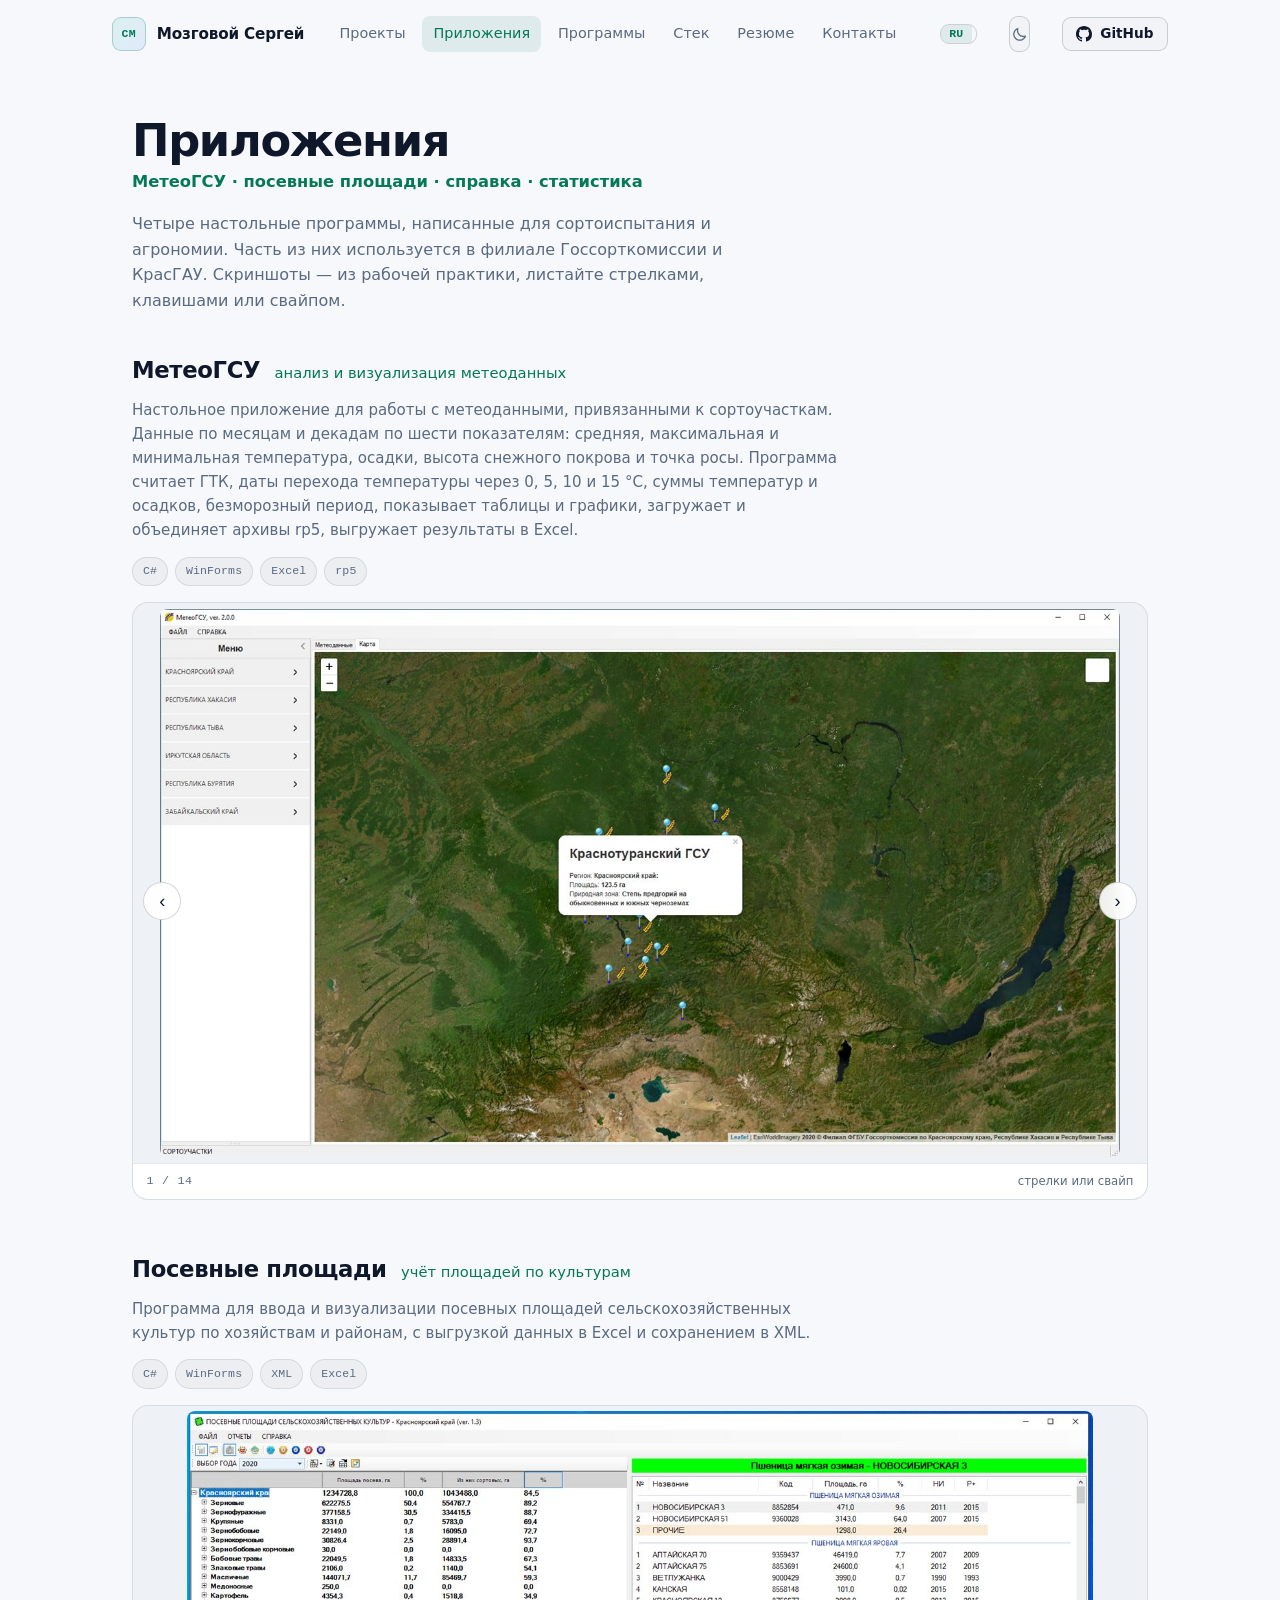
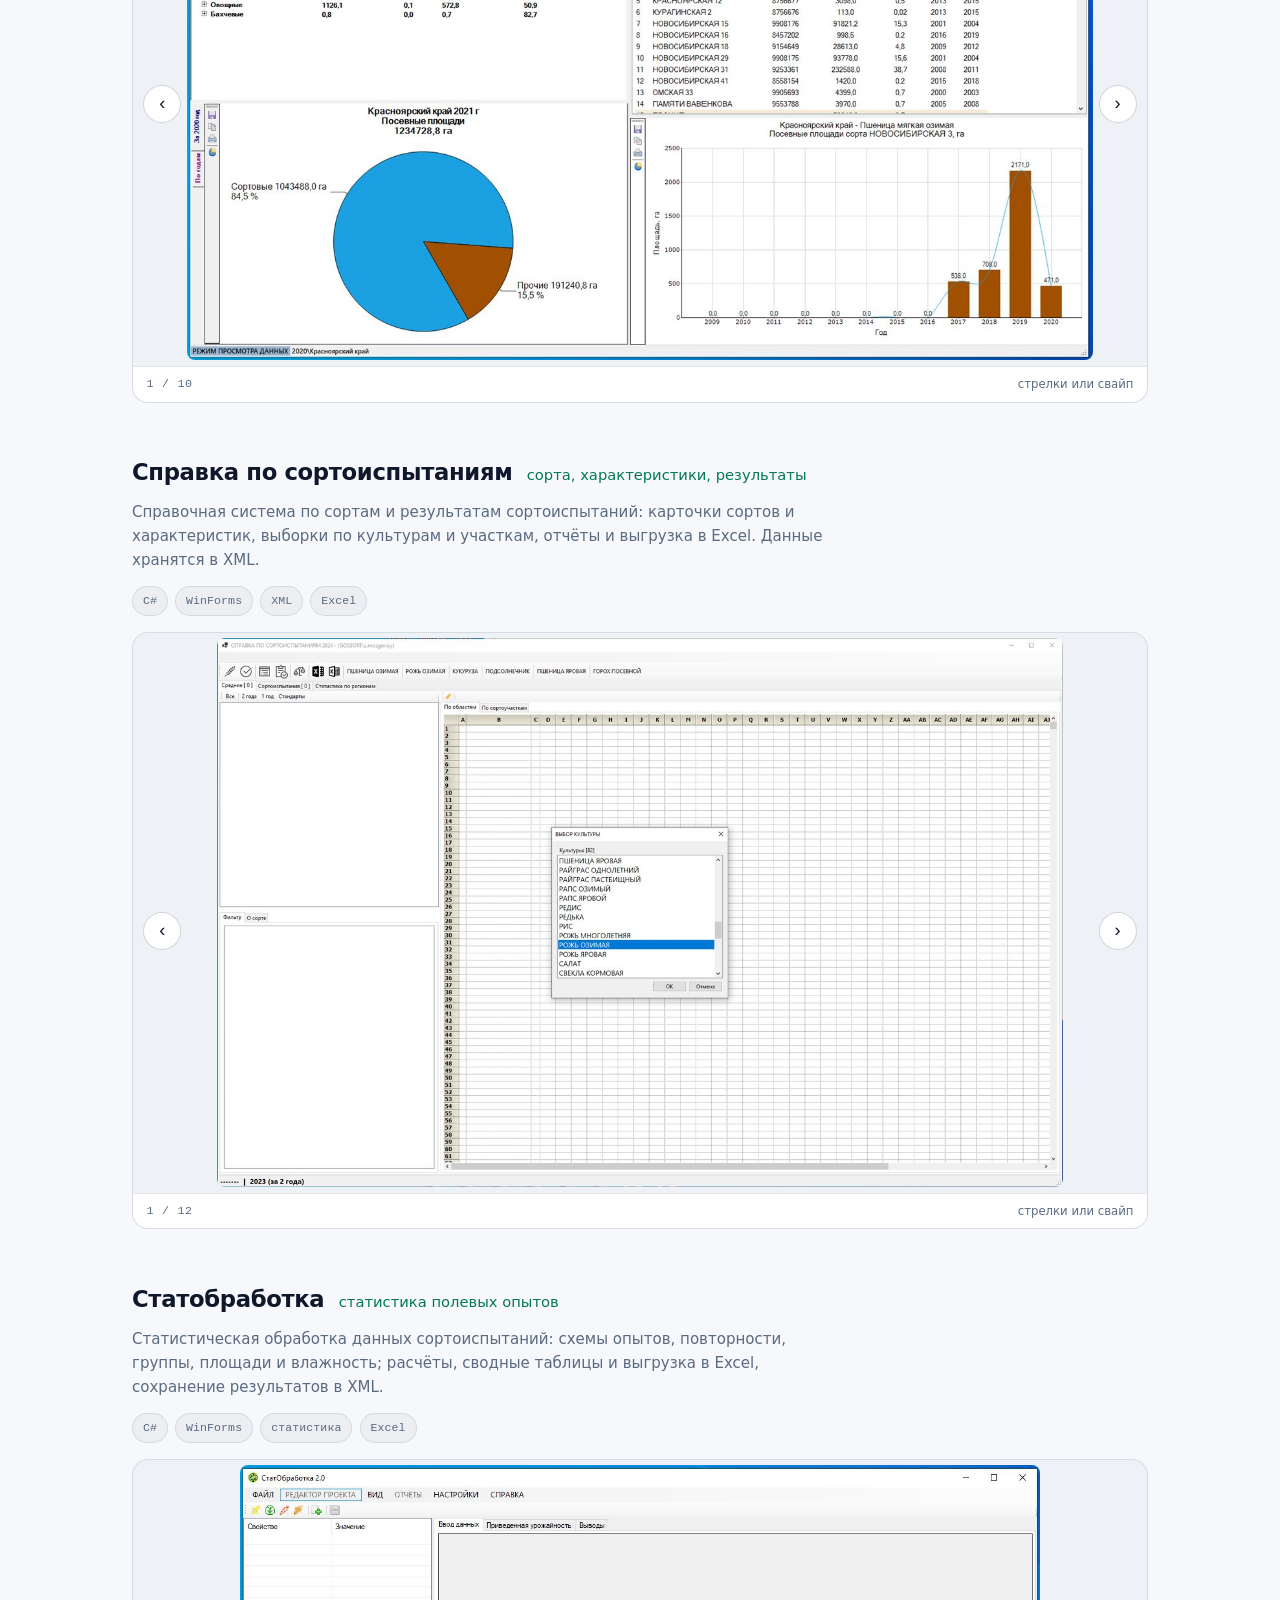
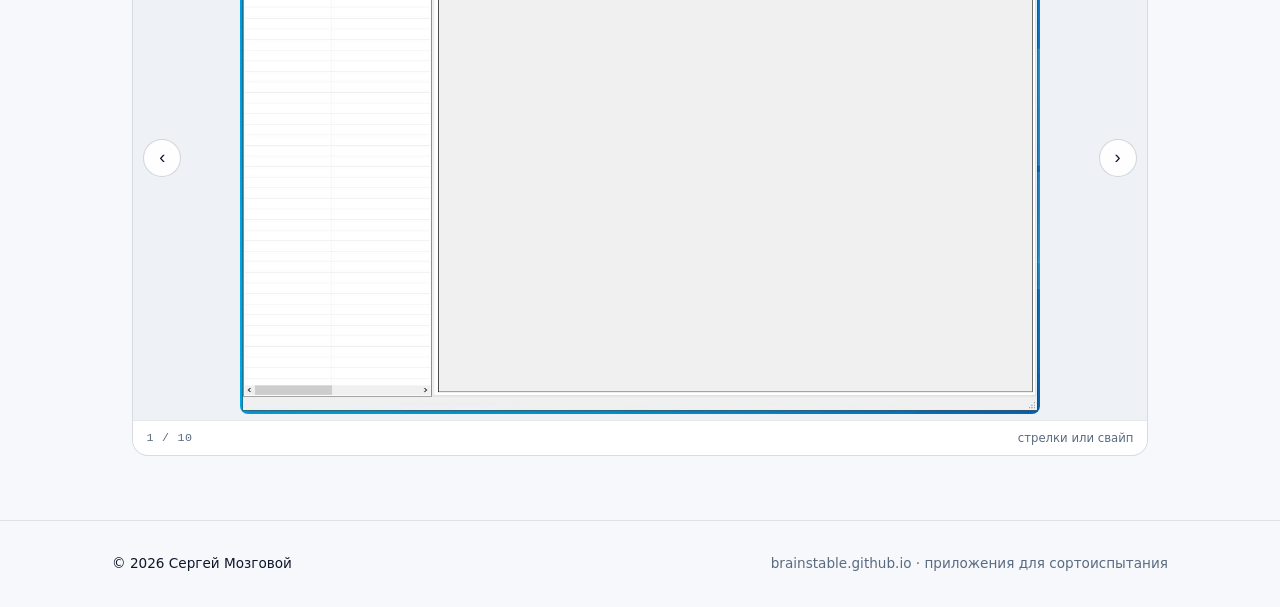
==== commit cf837769: "feat: каталог 44 программ с поиском, полный список технологий, без Leaflet" ====
--- a/apps/index.html
+++ b/apps/index.html
@@ -55,7 +55,7 @@
     <nav class="nav" aria-label="Разделы">
       <a class="nav__link" href="../#projects">Проекты</a>
       <a class="nav__link is-active" href="./" aria-current="page">Приложения</a>
-      <a class="nav__link" href="../#approach">Подход</a>
+      <a class="nav__link" href="../programs/">Программы</a>
       <a class="nav__link" href="../#stack">Стек</a>
       <a class="nav__link" href="../resume/">Резюме</a>
       <a class="nav__link" href="../#contacts">Контакты</a>
--- a/assets/css/style.css
+++ b/assets/css/style.css
@@ -1102,6 +1102,77 @@
   .carousel__btn { width: 34px; height: 34px; }
 }
 
+/* ---------------------------------------------------------- Programs list */
+
+.programs {
+  max-width: 1080px;
+  margin-inline: auto;
+  padding: clamp(2rem, 4vw, 3rem) clamp(1.15rem, 4vw, 2rem) clamp(2.5rem, 6vw, 4rem);
+}
+
+.prog-search {
+  display: flex;
+  flex-wrap: wrap;
+  align-items: center;
+  gap: 0.6rem 1rem;
+  margin: 1.4rem 0 1.8rem;
+}
+
+.prog-search input {
+  flex: 1 1 260px;
+  min-width: 0;
+  padding: 0.6rem 0.85rem;
+  border: 1px solid var(--line-hi);
+  border-radius: 10px;
+  background: var(--card);
+  color: var(--text);
+  font: inherit;
+  font-size: 0.92rem;
+}
+.prog-search input:focus { outline: none; border-color: var(--accent-border); }
+
+.prog-search__count { font-family: var(--mono); font-size: 0.74rem; color: var(--muted); }
+
+.prog-group { margin-bottom: clamp(1.6rem, 3vw, 2.4rem); }
+.prog-group.is-empty { display: none; }
+
+.prog-group__title {
+  display: flex;
+  align-items: baseline;
+  gap: 0.6rem;
+  margin: 0 0 1rem;
+  padding-bottom: 0.5rem;
+  border-bottom: 1px solid var(--line);
+  font-size: 1.05rem;
+  letter-spacing: -0.01em;
+}
+
+.prog-group__count { font-family: var(--mono); font-size: 0.72rem; color: var(--muted); }
+
+.prog-list { display: grid; gap: 0.9rem; }
+
+.prog {
+  padding: 1rem 1.1rem;
+  border: 1px solid var(--line);
+  border-radius: 14px;
+  background: var(--card);
+}
+.prog.is-hidden { display: none; }
+
+.prog__head { display: flex; align-items: baseline; gap: 0.55rem; }
+.prog__num { font-family: var(--mono); font-size: 0.7rem; color: var(--muted); }
+.prog__title { margin: 0; font-size: 1rem; letter-spacing: -0.01em; }
+
+.prog__meta { margin: 0.25rem 0 0.5rem; font-size: 0.76rem; color: var(--muted); }
+.prog__text { margin: 0 0 0.7rem; font-size: 0.9rem; color: var(--muted); }
+.prog .chips { margin-bottom: 0.6rem; }
+
+.prog__more { font-size: 0.86rem; color: var(--muted); }
+.prog__more summary { cursor: pointer; color: var(--accent); font-size: 0.84rem; }
+.prog__more summary:hover { text-decoration: underline; text-underline-offset: 3px; }
+.prog__more .cv-list { margin: 0.6rem 0 0.5rem; }
+.prog__role { margin: 0.4rem 0 0; }
+
 /* ----------------------------------------------------------------- Footer */
 
 .footer { border-top: 1px solid var(--line); padding-block: 2rem; }
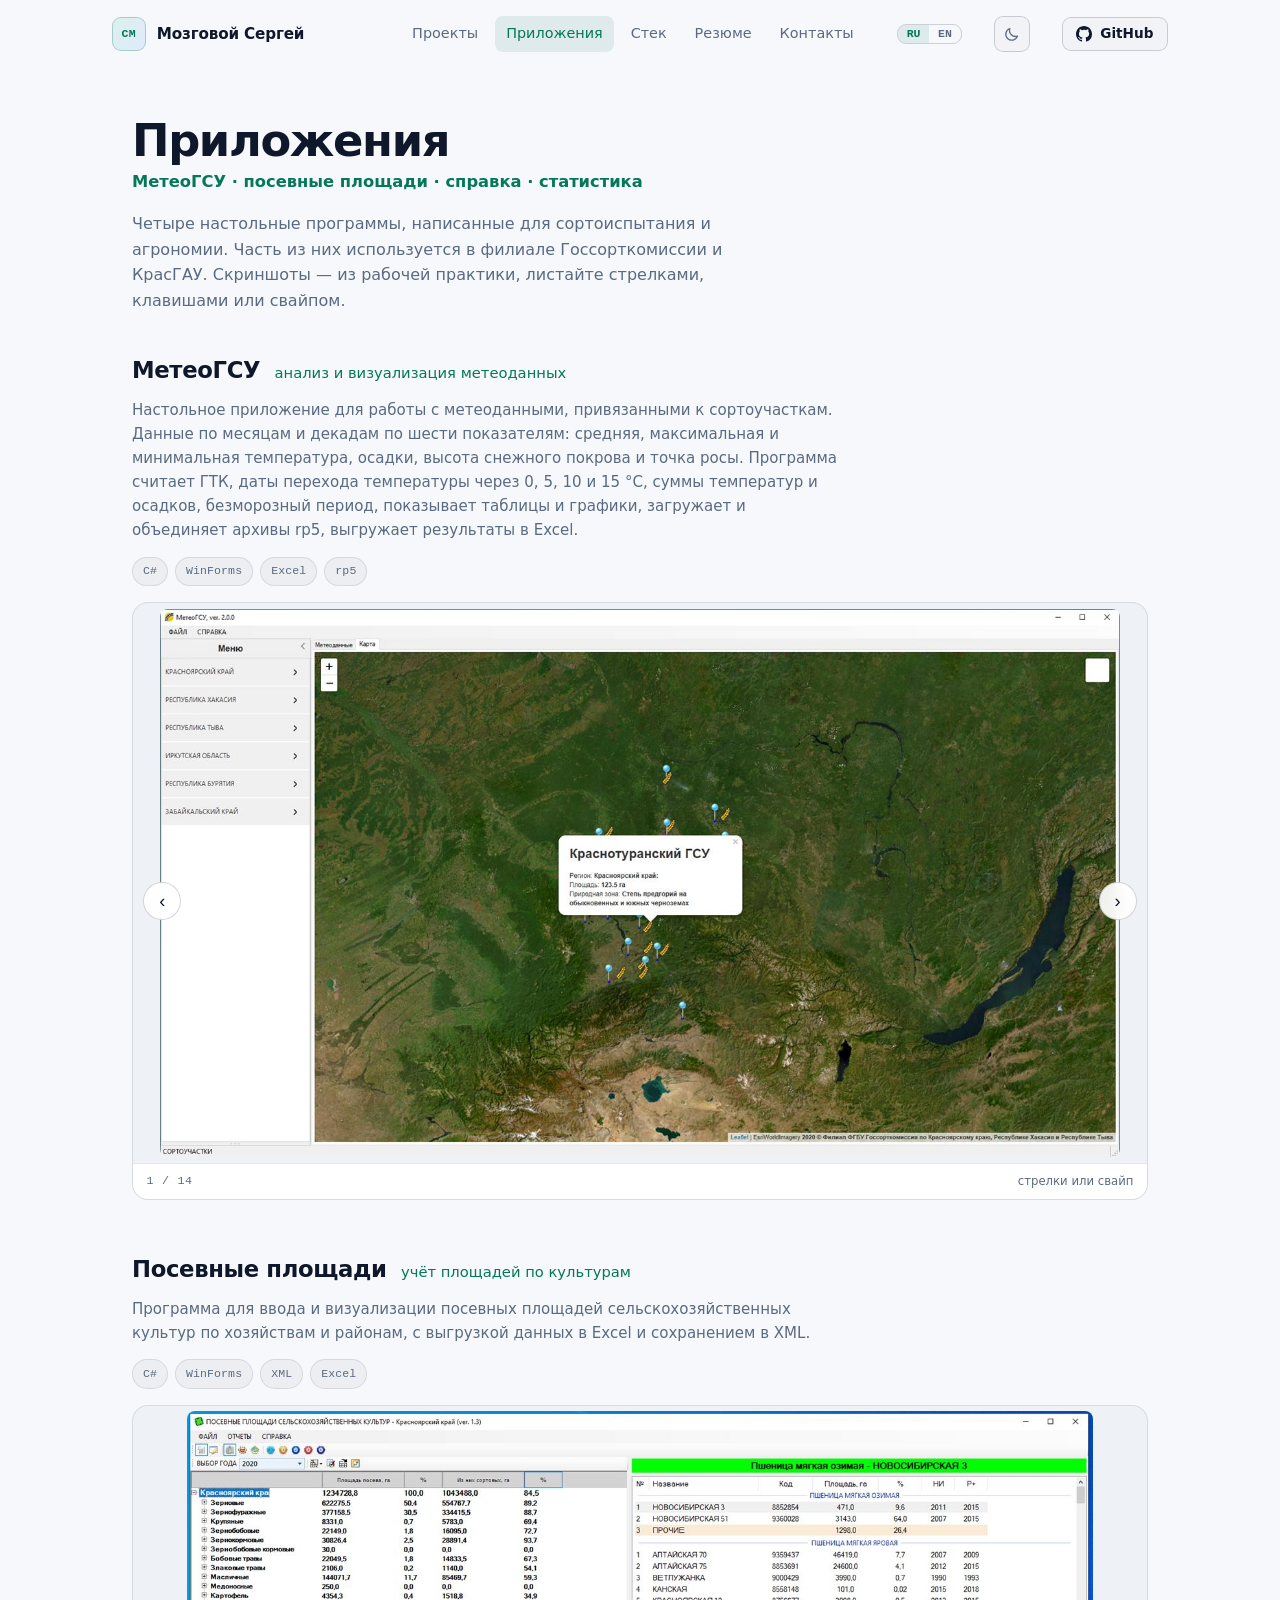
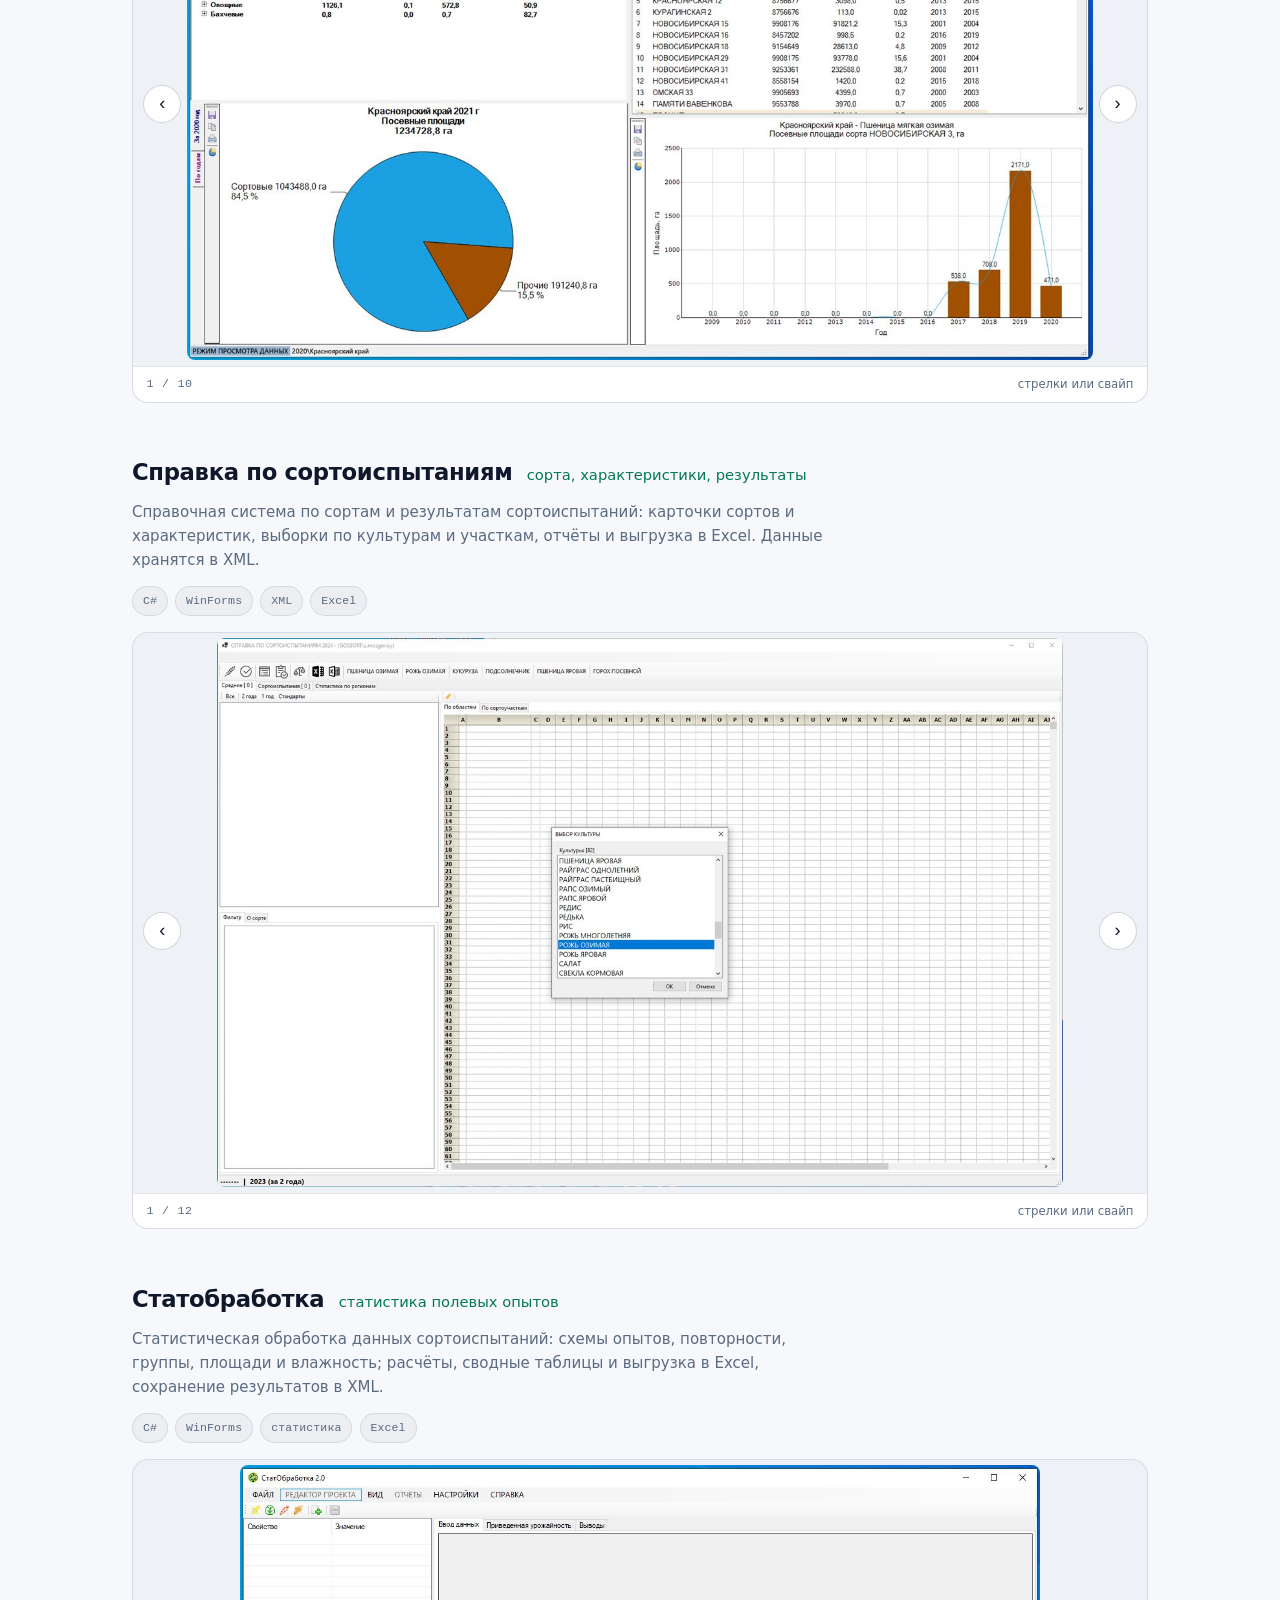
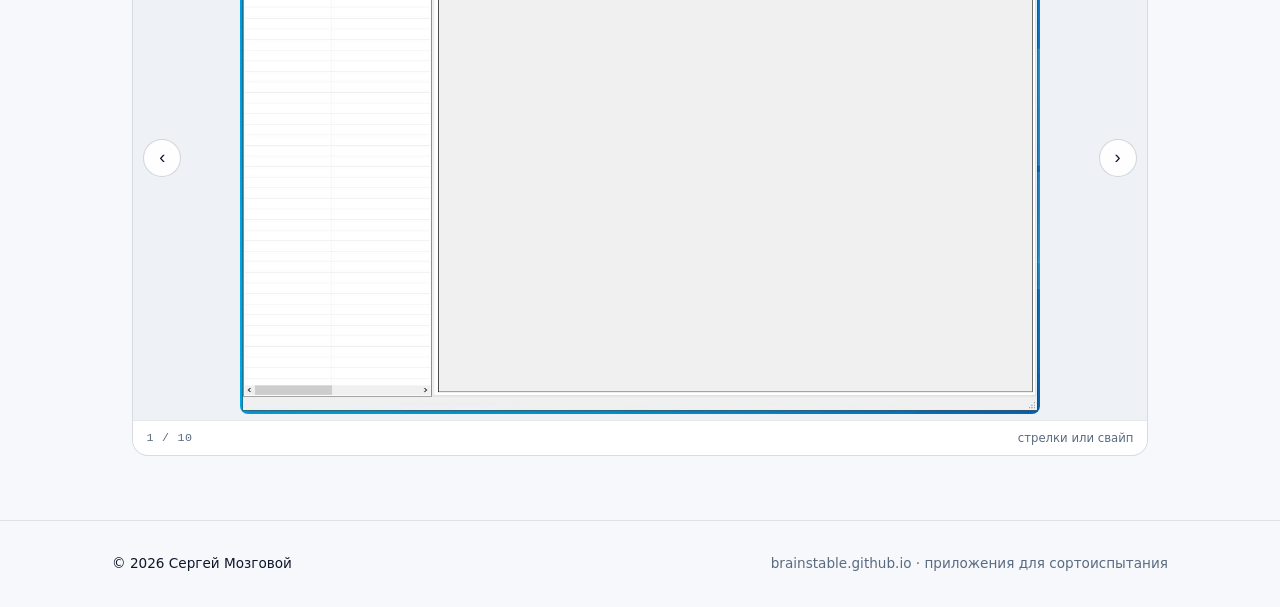
==== commit f1945f13: "revert: убрана страница каталога программ и ссылки на неё" ====
--- a/apps/index.html
+++ b/apps/index.html
@@ -55,7 +55,6 @@
     <nav class="nav" aria-label="Разделы">
       <a class="nav__link" href="../#projects">Проекты</a>
       <a class="nav__link is-active" href="./" aria-current="page">Приложения</a>
-      <a class="nav__link" href="../programs/">Программы</a>
       <a class="nav__link" href="../#stack">Стек</a>
       <a class="nav__link" href="../resume/">Резюме</a>
       <a class="nav__link" href="../#contacts">Контакты</a>
--- a/assets/css/style.css
+++ b/assets/css/style.css
@@ -1102,77 +1102,6 @@
   .carousel__btn { width: 34px; height: 34px; }
 }
 
-/* ---------------------------------------------------------- Programs list */
-
-.programs {
-  max-width: 1080px;
-  margin-inline: auto;
-  padding: clamp(2rem, 4vw, 3rem) clamp(1.15rem, 4vw, 2rem) clamp(2.5rem, 6vw, 4rem);
-}
-
-.prog-search {
-  display: flex;
-  flex-wrap: wrap;
-  align-items: center;
-  gap: 0.6rem 1rem;
-  margin: 1.4rem 0 1.8rem;
-}
-
-.prog-search input {
-  flex: 1 1 260px;
-  min-width: 0;
-  padding: 0.6rem 0.85rem;
-  border: 1px solid var(--line-hi);
-  border-radius: 10px;
-  background: var(--card);
-  color: var(--text);
-  font: inherit;
-  font-size: 0.92rem;
-}
-.prog-search input:focus { outline: none; border-color: var(--accent-border); }
-
-.prog-search__count { font-family: var(--mono); font-size: 0.74rem; color: var(--muted); }
-
-.prog-group { margin-bottom: clamp(1.6rem, 3vw, 2.4rem); }
-.prog-group.is-empty { display: none; }
-
-.prog-group__title {
-  display: flex;
-  align-items: baseline;
-  gap: 0.6rem;
-  margin: 0 0 1rem;
-  padding-bottom: 0.5rem;
-  border-bottom: 1px solid var(--line);
-  font-size: 1.05rem;
-  letter-spacing: -0.01em;
-}
-
-.prog-group__count { font-family: var(--mono); font-size: 0.72rem; color: var(--muted); }
-
-.prog-list { display: grid; gap: 0.9rem; }
-
-.prog {
-  padding: 1rem 1.1rem;
-  border: 1px solid var(--line);
-  border-radius: 14px;
-  background: var(--card);
-}
-.prog.is-hidden { display: none; }
-
-.prog__head { display: flex; align-items: baseline; gap: 0.55rem; }
-.prog__num { font-family: var(--mono); font-size: 0.7rem; color: var(--muted); }
-.prog__title { margin: 0; font-size: 1rem; letter-spacing: -0.01em; }
-
-.prog__meta { margin: 0.25rem 0 0.5rem; font-size: 0.76rem; color: var(--muted); }
-.prog__text { margin: 0 0 0.7rem; font-size: 0.9rem; color: var(--muted); }
-.prog .chips { margin-bottom: 0.6rem; }
-
-.prog__more { font-size: 0.86rem; color: var(--muted); }
-.prog__more summary { cursor: pointer; color: var(--accent); font-size: 0.84rem; }
-.prog__more summary:hover { text-decoration: underline; text-underline-offset: 3px; }
-.prog__more .cv-list { margin: 0.6rem 0 0.5rem; }
-.prog__role { margin: 0.4rem 0 0; }
-
 /* ----------------------------------------------------------------- Footer */
 
 .footer { border-top: 1px solid var(--line); padding-block: 2rem; }
